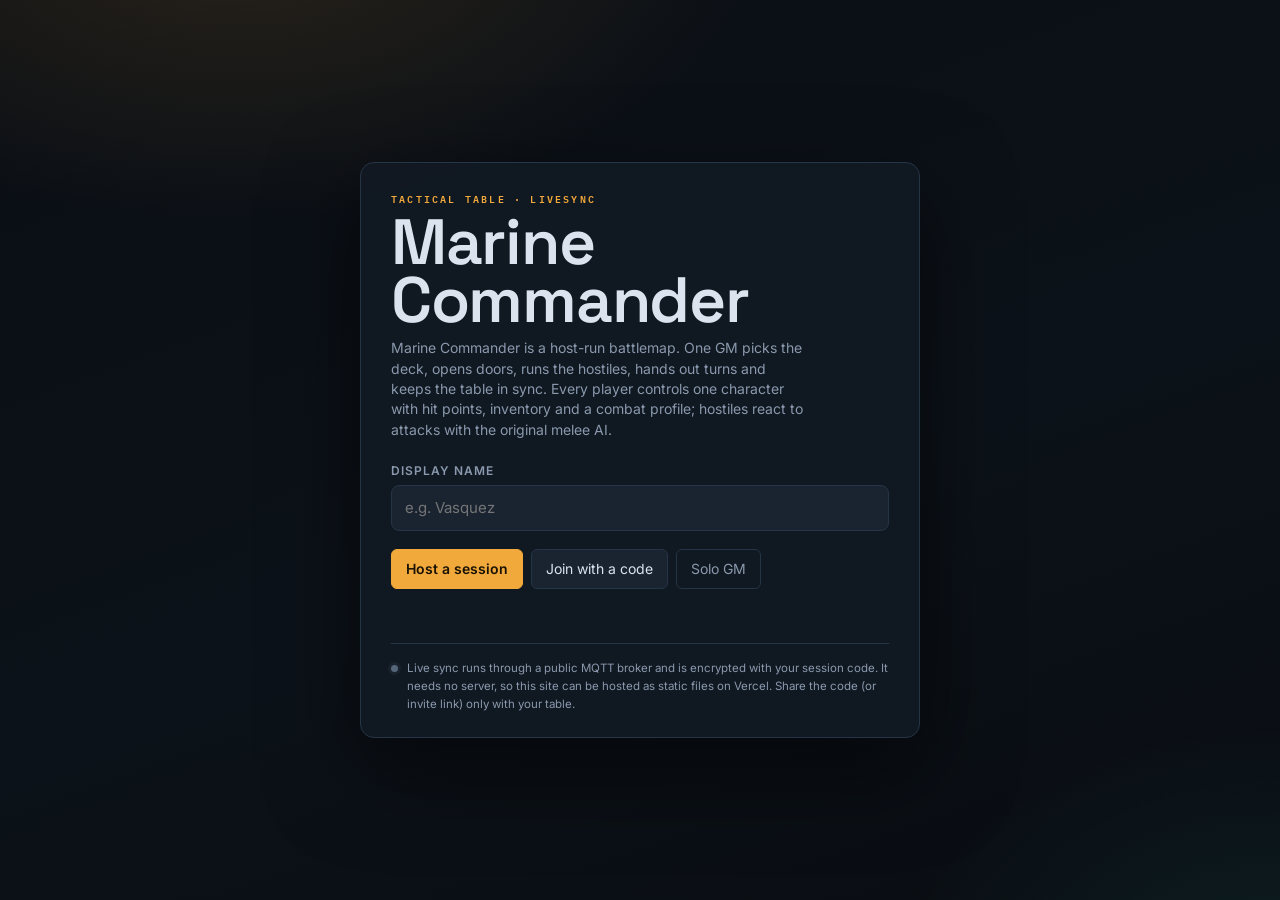
==== index.html @ 65a3459a "Show an on-map AP meter for players The player HUD displays remaining action points and a progress b" ====
<!doctype html>
<html lang="en">
<head>
<meta charset="utf-8">
<meta name="viewport" content="width=device-width,initial-scale=1,viewport-fit=cover">
<meta name="color-scheme" content="dark">
<title>Marine Commander · Tactical Table</title>
<meta name="description" content="Marine Commander, a live host-run tactical battlemap for Cortez, Kamekh, Dorkir and Dorkathi deck plans.">
<link rel="preconnect" href="https://fonts.googleapis.com">
<link rel="preconnect" href="https://fonts.gstatic.com" crossorigin>
<link rel="stylesheet" href="https://fonts.googleapis.com/css2?family=IBM+Plex+Mono:wght@400;500&family=Inter:wght@400;500;600&family=Space+Grotesk:wght@500;600&display=swap">
<link rel="stylesheet" href="css/app.css">
</head>
<body>
<div class="boot" id="boot">
  <div class="bootcard">
    <div class="kicker">TACTICAL TABLE · LIVESYNC</div>
    <h1>Marine Commander</h1>
    <p class="lede">Marine Commander is a host-run battlemap. One GM picks the deck, opens doors, runs the hostiles, hands out turns and keeps the table in sync. Every player controls one character with hit points, inventory and a combat profile; hostiles react to attacks with the original melee AI.</p>

    <label class="bootfield" for="playerName">Display name
      <input id="playerName" type="text" maxlength="24" autocomplete="nickname" placeholder="e.g. Vasquez">
    </label>

    <div class="bootactions">
      <button class="btn primary" id="btnHost" type="button">Host a session</button>
      <button class="btn" id="btnJoin" type="button">Join with a code</button>
      <button class="btn ghost" id="btnSolo" type="button">Solo GM</button>
    </div>

    <div class="joinrow" id="joinRow" hidden>
      <input id="roomCode" type="text" maxlength="14" autocomplete="off" spellcheck="false" placeholder="ABC-DEF-GHJ" aria-label="Session code">
      <button class="btn primary" id="btnJoinGo" type="button">Join session</button>
    </div>

    <button class="btn resume" id="btnResume" type="button" hidden>Resume last hosted session</button>

    <p class="bootstatus" id="bootStatus" role="status"></p>

    <div class="bootnote">
      <span class="dot"></span>
      Live sync runs through a public MQTT broker and is encrypted with your session code. It needs no server, so this site can be hosted as static files on Vercel. Share the code (or invite link) only with your table.
    </div>
  </div>
</div>

<div class="app" id="app" data-role="gm" hidden>
  <header class="bar">
    <div class="brand">
      <h1>Marine Commander</h1>
      <span id="mapinfo" class="mono muted">loading map…</span>
    </div>
    <div class="barctl">
      <span class="pill" id="turnPill" hidden></span>
      <span class="mono muted" id="turnInfo"></span>
      <button class="btn primary" id="endTurn" type="button" hidden>Next turn</button>
      <span class="conn" id="conn" hidden><span class="dot"></span><span id="connText">offline</span></span>
      <select id="mapSelect" class="gm-only" aria-label="Map" title="Choose the map the table plays on"></select>
      <label class="btn gm-only" for="file" id="fileLabel">Load .dd2vtt</label>
      <input id="file" type="file" accept=".dd2vtt,.uvtt,.json" hidden>
      <input id="imgFile" type="file" accept="image/*" hidden>
      <datalist id="statusList">
        <option value="Wounded"><option value="Staggered"><option value="Bloodied"><option value="Stunned">
        <option value="Prone"><option value="Burning"><option value="Fleeing"><option value="Dead">
      </datalist>
      <button class="btn" id="btnFit" type="button">Fit</button>
      <button class="btn gm-only" id="btnReset" type="button">Reset scene</button>
      <button class="btn" id="btnLeave" type="button" hidden>Leave</button>
    </div>
  </header>

  <main class="stage" id="stage">
    <canvas id="cv" tabindex="0" aria-label="Battle map. Drag your token, click doors to open or request them."></canvas>
    <div class="tools">
      <div class="seg" role="group" aria-label="Tool">
        <button id="toolMove" type="button" aria-pressed="true">Move</button>
        <button id="toolRuler" type="button" aria-pressed="false">Ruler</button>
      </div>
    </div>
    <div class="zoom">
      <button class="btn" id="zOut" type="button" aria-label="Zoom out">−</button>
      <button class="btn" id="zIn" type="button" aria-label="Zoom in">+</button>
    </div>
    <div class="hint mono" id="hint"></div>
    <div id="phasePill" class="phase" data-phase="player" role="status" hidden></div>
    <div class="aphud" id="apHud" role="status" aria-live="polite" hidden>
      <b>AP</b>
      <span class="apnum" id="apHudValue">0</span>
      <span class="apbar" aria-hidden="true"><i id="apHudBar"></i></span>
    </div>
    <div id="msg" role="status" hidden></div>
  </main>

  <aside class="panel" aria-label="Controls">
    <section class="sec" id="sessionSec" hidden>
      <h2>Live session</h2>
      <div class="row sessioncode">
        <span class="mono code" id="roomLabel">—</span>
        <button class="btn tiny" id="copyInvite" type="button">Copy invite</button>
      </div>
      <div class="sub" id="hostLine"></div>
      <div id="roster" class="roster"></div>
      <div class="row">
        <button class="btn tiny" id="btnLeave2" type="button">Leave session</button>
      </div>
    </section>

    <section class="sec" id="sheetSec" hidden>
      <h2>Your character</h2>
      <div id="sheetBody"></div>
    </section>

    <section class="sec gm-only" id="setupSec">
      <h2>Setup</h2>
      <div id="setupNote" class="sub"></div>
      <div class="field"><label for="setupToken">Unit</label>
        <select id="setupToken" aria-label="Unit to place on the current deck"></select>
      </div>
      <div class="row">
        <button class="btn primary" id="placeUnit" type="button">Place on this deck</button>
        <button class="btn" id="placeParty" type="button">Move players here</button>
      </div>
      <div class="field"><label for="spawnPlayerToken">Spawn player character</label>
        <div class="row">
          <select id="spawnPlayerToken" aria-label="Player character to spawn"></select>
          <button class="btn tiny" id="spawnPlayer" type="button">Spawn</button>
        </div>
      </div>
      <div class="field"><label for="spawnRole">Spawn enemies</label>
        <div class="row">
          <select id="spawnRole" aria-label="Enemy role"></select>
          <input id="spawnCount" type="number" min="1" max="50" step="1" value="2" style="width:64px" aria-label="Number of enemies to spawn">
          <button class="btn tiny" id="spawnEnemies" type="button">Spawn</button>
        </div>
      </div>
      <div class="row">
        <button class="btn primary" id="beginMission" type="button">Begin mission</button>
      </div>
      <div class="sub">Pick a deck with the Map selector, choose a unit, place it, then drag it to its spawn square. Player characters are not placed automatically: spawn the ones in this mission above, then assign them from the Live session roster. Spawn preset enemies above, or create custom units with <b>Add player token</b> / <b>Add hostile</b> in the Tokens section. Players only see a deck when their character is on it; open a door or use <b>All lights on</b> to reveal a room.</div>
    </section>

    <section class="sec gm-only" id="turnSec">
      <h2>Turns</h2>
      <div class="row">
        <button class="btn tiny" id="prevTurn" type="button">Previous</button>
        <button class="btn tiny primary" id="nextTurn2" type="button">Next turn</button>
        <button class="btn tiny" id="clearTurn" type="button">Unassign</button>
      </div>
      <label class="row inl"><input id="turnOn" type="checkbox" checked> Turn-based play</label>
      <div class="row"><input id="moveLim" type="number" min="0" step="1" value="0" style="width:72px" aria-label="Action points per turn (movement squares)"><span class="inl">AP per turn · squares (0 = unlimited)</span></div>
      <div id="turnOrder" class="turnorder"></div>
      <div class="sub">Assign the turn from a token row or here. Players can only move their own token on their turn. Shift-drag still places any token instantly.</div>
    </section>

    <section class="sec gm-only" id="pendingAttackSec">
      <h2>Attack queue</h2>
      <div id="pendingAttacks" class="pendingattacks"></div>
      <div class="sub">Player attacks wait here. Choose the hostile's stance or use a GM override to make the hostile auto-win or auto-lose, then resolve the attack; or cancel it and let the player act again.</div>
    </section>

    <section class="sec gm-only" id="missionSec">
      <h2>Mission</h2>
      <div class="row">
        <button class="btn primary" id="btnEndMission" type="button">End mission &amp; download log</button>
      </div>
      <div class="sub">Ends the mission and downloads a Markdown combat report: every player and hostile, final HP and status, damage dealt and taken, stances, items, movement and the full event log.</div>
    </section>

    <section class="sec gm-only">
      <h2>Doors</h2>
      <div class="row"><span id="doorCount" class="mono"></span></div>
      <div class="row">
        <button class="btn" id="openAll" type="button">Open all</button>
        <button class="btn" id="closeAll" type="button">Close all</button>
      </div>
      <div class="sub">Click a door on the map to open or close it. Players who click a door ask you to open it; the request appears in the log.</div>
    </section>

    <section class="sec gm-only">
      <h2>Lighting</h2>
      <div class="field"><label for="lmode">Mode</label>
        <select id="lmode">
          <option value="auto">Follow doors (open room = light on)</option>
          <option value="all">All lights on</option>
          <option value="off">All lights off</option>
        </select>
      </div>
      <div class="field"><div class="top"><label for="dark">Darkness (players)</label><output id="darkOut" class="mono"></output></div><input id="dark" type="range" min="0" max="97" value="88"></div>
      <div class="field"><div class="top"><label for="lscale">Light radius</label><output id="lscaleOut" class="mono"></output></div><input id="lscale" type="range" min="5" max="50" value="24"></div>
      <label class="row inl"><input id="peek" type="checkbox" checked> GM view: show unlit rooms dimly</label>
      <div class="sub">Click a light bulb to cycle it: automatic, forced on, forced off.</div>
    </section>

    <section class="sec gm-only">
      <h2>Vision &amp; movement</h2>
      <label class="row inl"><input id="fogOn" type="checkbox" checked> Players only see what their token sees</label>
      <label class="row inl"><input id="explOn" type="checkbox" checked> Remember explored areas</label>
      <div class="field"><div class="top"><label for="sight">Player sight range</label><output id="sightOut" class="mono"></output></div><input id="sight" type="range" min="4" max="64" value="40"></div>
      <label class="row inl"><input id="preview" type="checkbox"> Preview player vision in GM view</label>
      <label class="row inl"><input id="gmPass" type="checkbox" checked> GM can move tokens through walls</label>
      <label class="row inl"><input id="showStatus" type="checkbox"> Players see hostile status</label>
      <label class="row inl"><input id="showHp" type="checkbox"> Players see hostile health</label>
      <div class="row"><button class="btn" id="clearExpl" type="button">Clear explored areas</button></div>
      <div class="sub">Walls and closed doors stop player tokens and block sight. Open a door to let them through.</div>
    </section>

    <section class="sec">
      <h2>Ruler</h2>
      <div class="row">
        <input id="ftper" type="number" min="0.1" step="0.5" value="5" style="width:80px" aria-label="Distance per square">
        <span class="inl">per square</span>
        <select id="unit" aria-label="Unit"><option>ft</option><option>m</option><option>km</option><option>ly</option></select>
      </div>
    </section>

    <section class="sec">
      <h2>Tokens</h2>
      <label class="row inl"><input id="snap" type="checkbox" checked> Snap to grid on drop</label>
      <div class="sub">Players <span id="plCount" class="mono"></span></div>
      <div id="rowsPlayer"></div>
      <div class="sub gm-only">Hostiles</div>
      <div id="rowsGm" class="gm-only"></div>
      <div class="row gm-only"><button class="btn danger" id="clearHostiles" type="button">Clear all hostiles</button></div>
      <div class="gm-only tokenadd">
        <div class="row">
          <input id="newColor" type="color" value="#e5604f" aria-label="New token colour">
          <input id="newName" type="text" placeholder="Name" style="flex:1;min-width:90px" aria-label="New token name">
          <select id="newSize" aria-label="New token size">
            <option value="1">1×1</option><option value="2">2×2</option>
            <option value="3">3×3</option><option value="4">4×4</option>
          </select>
        </div>
        <div class="row">
          <button class="btn primary" id="addPlayer" type="button">Add player token</button>
          <button class="btn" id="addGm" type="button">Add hostile</button>
        </div>
      </div>
    </section>

    <section class="sec">
      <h2>Table log</h2>
      <div id="log" class="log"></div>
      <div class="row chatrow">
        <input id="chatInput" type="text" maxlength="200" placeholder="Say something…" aria-label="Table chat">
        <button class="btn tiny" id="chatSend" type="button">Send</button>
      </div>
    </section>
  </aside>
</div>


<dialog id="combatDlg" class="dlg" aria-labelledby="combatTitle">
  <div class="dlghead">
    <div><div class="kicker">COMBAT</div><h2 id="combatTitle">Attack</h2></div>
    <button class="btn tiny" id="combatClose" type="button">Close</button>
  </div>
  <div class="combatwho">
    <div class="combatcard">
      <span class="mono muted">ATTACKER</span>
      <strong id="combatAttackerName">—</strong>
      <span id="combatAttackerStats" class="mono muted"></span>
    </div>
    <div class="combatcard">
      <span class="mono muted">TARGET</span>
      <select id="combatTarget" aria-label="Combat target"></select>
      <span id="combatTargetStats" class="mono muted"></span>
    </div>
  </div>
  <div id="combatRange" class="sub"></div>
  <div class="moveselect" id="combatMoves" role="group" aria-label="Attack move">
    <button type="button" data-move="strike"><b>Strike</b><span>beats grapple</span></button>
    <button type="button" data-move="grapple"><b>Grapple</b><span>beats counter</span></button>
    <button type="button" data-move="counter"><b>Counter</b><span>beats strike</span></button>
    <button type="button" class="force-option" data-move="win"><b>Win</b><span>GM rules attacker wins</span></button>
    <button type="button" class="force-option" data-move="lose"><b>Lose</b><span>GM rules attacker loses</span></button>
  </div>
  <div class="field" id="combatReactWrap">
    <span>Defender reaction</span>
    <span id="combatReactInfo" class="sub"></span>
  </div>
  <div id="combatResult" class="combatresult" hidden></div>
  <div class="row dlgactions">
    <button class="btn primary" id="combatGo" type="button">Attack</button>
    <button class="btn" id="combatCancel" type="button">Cancel</button>
  </div>
</dialog>

<dialog id="defenseDlg" class="dlg" aria-labelledby="defenseTitle">
  <div class="dlghead">
    <div><div class="kicker">INCOMING ATTACK</div><h2 id="defenseTitle">Choose your stance</h2></div>
    <button class="btn tiny" id="defenseClose" type="button">Close</button>
  </div>
  <div class="combatwho">
    <div class="combatcard">
      <span class="mono muted">ATTACKER</span>
      <strong id="defenseAttackerName">—</strong>
      <span id="defenseAttackerStats" class="mono muted"></span>
    </div>
    <div class="combatcard">
      <span class="mono muted">DEFENDING</span>
      <strong id="defenseTargetName">—</strong>
      <span id="defenseTargetStats" class="mono muted"></span>
    </div>
  </div>
  <div id="defenseRange" class="sub"></div>
  <div class="moveselect" id="defenseMoves" role="group" aria-label="Defence stance">
    <button type="button" data-def-move="strike"><b>Strike</b><span>beats grapple</span></button>
    <button type="button" data-def-move="grapple"><b>Grapple</b><span>beats counter</span></button>
    <button type="button" data-def-move="counter"><b>Counter</b><span>beats strike</span></button>
  </div>
  <div id="defenseNote" class="sub">The GM is waiting for your choice. If you close this, a random stance is used after a short delay.</div>
  <div id="defenseResult" class="combatresult" hidden></div>
</dialog>

<dialog id="requestDlg" class="dlg" aria-labelledby="requestTitle">
  <div class="dlghead">
    <div><div class="kicker">PLAYER REQUEST</div><h2 id="requestTitle">Approve request?</h2></div>
  </div>
  <div class="combatwho">
    <div class="combatcard">
      <span class="mono muted">FROM</span>
      <strong id="requestFrom">—</strong>
      <span id="requestDeck" class="mono muted"></span>
    </div>
    <div class="combatcard">
      <span class="mono muted">REQUEST</span>
      <strong id="requestWhat">—</strong>
      <span id="requestQueueInfo" class="mono muted"></span>
    </div>
  </div>
  <label class="field" for="requestReason">Reason (sent back to the player)
    <input id="requestReason" type="text" maxlength="160" placeholder="Optional explanation">
  </label>
  <div class="row dlgactions">
    <button class="btn primary" id="requestApprove" type="button">Yes · allow</button>
    <button class="btn danger" id="requestDeny" type="button">No · deny</button>
  </div>
</dialog>

<dialog id="gmAuthDlg" class="dlg" aria-labelledby="gmAuthTitle">
  <div class="dlghead">
    <div><div class="kicker">HOST ACCESS</div><h2 id="gmAuthTitle">GM password</h2></div>
    <button class="btn tiny" id="gmAuthClose" type="button">Close</button>
  </div>
  <label class="field" for="gmPassword">Password
    <input id="gmPassword" type="password" autocomplete="current-password" maxlength="80" placeholder="Enter the GM password">
  </label>
  <div id="gmAuthError" class="sub" role="status"></div>
  <div class="row dlgactions">
    <button class="btn primary" id="gmAuthGo" type="button">Unlock GM tools</button>
    <button class="btn" id="gmAuthCancel" type="button">Cancel</button>
  </div>
</dialog>

<script src="vendor/mqtt.min.js"></script>
<script src="js/config.js"></script>
<script src="js/characters.js"></script>
<script src="js/net.js"></script>
<script src="js/app.js"></script>
</body>
</html>
---- css/app.css ----
/* Layout: one full-height workspace. Map stage on the left, control panel on the right (stacked under the map on phones). */
:root{
  --bg:#0b0f15; --stage:#070a0f; --surface:#121923; --surface-2:#1a2431; --line:#263447;
  --fg:#dbe3ee; --muted:#8a99ad; --accent:#f2a93b; --accent-ink:#1a1204;
  --gm:#e5604f; --player:#3cc4b1; --open:#58d68a; --wall:#6cc3ff;
  --f-head:"Space Grotesk",Inter,system-ui,sans-serif;
  --f-body:Inter,system-ui,-apple-system,"Segoe UI",sans-serif;
  --f-mono:"IBM Plex Mono",ui-monospace,Menlo,Consolas,monospace;
  color-scheme:dark;
}
*{box-sizing:border-box}
html,body{height:100%}
body{margin:0;background:var(--bg);color:var(--fg);font:14px/1.45 var(--f-body);
  padding-block:10px;
  padding-left:max(16px,env(safe-area-inset-left,0px));
  padding-right:max(16px,env(safe-area-inset-right,0px));
  overflow:hidden}
.app{height:100%;display:grid;gap:10px;
  grid-template-columns:minmax(0,1fr) 320px;grid-template-rows:auto minmax(0,1fr);
  grid-template-areas:"bar bar" "stage panel"}
.bar{grid-area:bar;display:flex;flex-wrap:wrap;gap:8px 16px;align-items:center;justify-content:space-between}
.brand{display:flex;align-items:baseline;gap:12px;min-width:0}
.brand h1{margin:0;font:600 20px/1.1 var(--f-head);letter-spacing:.01em}
.mono{font-family:var(--f-mono);font-size:12px}
.muted{color:var(--muted)}
.barctl{display:flex;flex-wrap:wrap;gap:8px;align-items:center}
#mapSelect{max-width:220px}

.btn,.seg button,select,input[type=number],input[type=text],input[type=password]{font:inherit;color:var(--fg);background:var(--surface-2);
  border:1px solid var(--line);border-radius:6px;padding:6px 10px;min-height:32px}
.btn,.seg button{cursor:pointer}
.btn:hover,.seg button:hover{border-color:#3a4f69}
.btn.primary{background:var(--accent);color:var(--accent-ink);border-color:var(--accent);font-weight:600}
.btn.danger{border-color:var(--gm);color:#ffb4aa}
.btn:disabled,select:disabled,input:disabled{opacity:.45;cursor:not-allowed}
:focus-visible{outline:2px solid var(--accent);outline-offset:2px}
.seg{display:inline-flex}
.seg button{border-radius:0;margin:0 0 0 -1px}
.seg button:first-child{border-radius:6px 0 0 6px;margin:0}
.seg button:last-child{border-radius:0 6px 6px 0}
.seg button[aria-pressed=true]{background:var(--accent);color:var(--accent-ink);border-color:var(--accent);font-weight:600;position:relative}
input[type=color]{width:28px;height:28px;padding:0;border:1px solid var(--line);border-radius:6px;background:none;cursor:pointer}
input[type=range]{width:100%;accent-color:var(--accent)}
input[type=checkbox]{accent-color:var(--accent);width:16px;height:16px;margin:0}

.stage{grid-area:stage;position:relative;min-height:0;min-width:0;border:1px solid var(--line);border-radius:8px;overflow:hidden;background:var(--stage)}
#cv{display:block;width:100%;height:100%;touch-action:none;outline:none}
.tools{position:absolute;left:10px;top:10px;display:flex;gap:8px;flex-wrap:wrap}
.tools .seg button,.zoom .btn{background:rgba(18,25,35,.92)}
.tools .seg button[aria-pressed=true]{background:var(--accent)}
.zoom{position:absolute;right:10px;bottom:10px;display:flex;gap:6px}
.zoom .btn{min-width:34px;padding:4px 8px}
.hint{position:absolute;left:10px;bottom:10px;max-width:calc(100% - 150px);pointer-events:none;
  background:rgba(11,15,21,.82);border:1px solid var(--line);border-radius:6px;padding:4px 8px;color:var(--muted)}
#msg{position:absolute;left:50%;top:52px;transform:translateX(-50%);background:var(--surface);border:1px solid var(--gm);color:#ffb4aa;border-radius:6px;padding:6px 10px;max-width:90%}

.panel{grid-area:panel;min-height:0;overflow:auto;background:var(--surface);border:1px solid var(--line);border-radius:8px;display:flex;flex-direction:column}
.sec{padding:12px 14px;border-top:1px solid var(--line);display:flex;flex-direction:column;gap:10px}
.sec:first-child{border-top:0}
.sec h2{margin:0;font:600 12px/1.2 var(--f-head);text-transform:uppercase;letter-spacing:.08em;color:var(--muted)}
.lrow{display:grid;grid-template-columns:1fr 46px 46px;align-items:center;gap:6px}
.lrow.head{color:var(--muted);font-size:11px;text-transform:uppercase;letter-spacing:.06em}
.lrow > span.n{display:flex;align-items:center;gap:8px;min-width:0}
.lrow input{justify-self:center}
.chip{width:10px;height:10px;border-radius:2px;flex:none}
.field{display:grid;gap:4px}
.field label,.inl{font-size:13px}
.field .top{display:flex;justify-content:space-between;gap:8px}
.row{display:flex;gap:8px;flex-wrap:wrap;align-items:center}
.row > *{min-width:0}
.trow{display:flex;flex-direction:column;gap:4px;border-radius:6px;padding:3px;margin-bottom:2px}
.trow.sel{background:var(--surface-2);outline:1px solid var(--accent)}
.l1{display:grid;grid-template-columns:28px minmax(0,1fr) 56px 34px 30px;gap:6px;align-items:center}
.l2{display:flex;gap:6px;align-items:center;padding-left:34px}
.l2 input[type=text]{flex:1;min-width:0}
.trow input[type=text]{padding:4px 8px;min-height:30px;width:100%}
.trow select{padding:4px 2px;min-height:30px}
.trow .x{padding:2px 0;min-height:30px}
.imgb{padding:0;min-height:30px;font-size:11px;background-size:cover;background-position:center;background-repeat:no-repeat}
.imgb.has{color:transparent}
.phase{position:absolute;right:10px;top:10px;padding:5px 12px;border-radius:999px;border:1px solid;background:rgba(18,25,35,.94);font:600 12px/1.2 var(--f-head);letter-spacing:.08em;text-transform:uppercase}
.phase[data-phase=player]{color:var(--player);border-color:var(--player)}
.phase[data-phase=enemy]{color:var(--gm);border-color:var(--gm)}
.aphud{position:absolute;left:10px;bottom:42px;display:inline-flex;align-items:center;gap:8px;
  border:1px solid var(--line);border-radius:6px;background:rgba(18,25,35,.94);padding:5px 9px;
  pointer-events:none;font:600 12px/1 var(--f-head);z-index:2}
.aphud b{font:600 9px/1 var(--f-mono);letter-spacing:.14em;color:var(--accent)}
.aphud .apnum{font:600 16px/1 var(--f-head);min-width:1.2em;text-align:right}
.aphud .apbar{width:46px;height:5px;border-radius:999px;background:var(--surface-2);overflow:hidden}
.aphud .apbar i{display:block;height:100%;width:100%;background:var(--accent)}
.aphud[data-turn=true]{border-color:var(--accent);box-shadow:0 0 0 1px rgba(242,169,59,.22)}
.aphud[data-empty=true] b,.aphud[data-empty=true] .apnum{color:#ff9b8f}
.aphud[data-empty=true] .apbar i{background:var(--gm)}
.hpin{width:56px;min-height:30px;padding:4px 6px}
.tiny{font-size:12px;padding:3px 8px;min-height:26px;white-space:nowrap}
.sub{font-size:12px;color:var(--muted);margin:2px 0 -4px}
.empty{color:var(--muted);font-size:13px}
.app[data-role=player] .gm-only{display:none!important}

@media (max-width:860px){
  .app{grid-template-columns:minmax(0,1fr);grid-template-rows:auto minmax(240px,1fr) auto;grid-template-areas:"bar" "stage" "panel"}
  .panel{max-height:38vh}
  .hint{max-width:calc(100% - 140px);font-size:11px}
  .brand h1{font-size:18px}
}
@media (prefers-reduced-motion:no-preference){ .btn,.seg button{transition:border-color .12s,background .12s} }

/* ---------- boot / session setup ---------- */
[hidden]{display:none!important}
body{min-height:100dvh}
.boot{position:fixed;inset:0;z-index:60;display:grid;place-items:center;padding:22px;overflow:auto;
  background:
    radial-gradient(900px 520px at 18% -10%,rgba(242,169,59,.14),transparent 60%),
    radial-gradient(700px 480px at 100% 110%,rgba(60,196,177,.10),transparent 55%),
    linear-gradient(160deg,#0a0e14 0%,#0c1219 55%,#090d12 100%)}
.bootcard{width:min(560px,100%);border:1px solid var(--line);border-radius:14px;background:rgba(18,25,35,.92);
  box-shadow:0 30px 90px rgba(0,0,0,.55);padding:30px 30px 24px;backdrop-filter:blur(10px)}
.kicker{font:600 10px/1 var(--f-mono);letter-spacing:.22em;color:var(--accent);text-transform:uppercase}
.bootcard h1{margin:10px 0 8px;font:600 clamp(42px,9vw,64px)/.92 var(--f-head);letter-spacing:-.02em}
.lede{margin:0 0 22px;color:var(--muted);font-size:14px;max-width:46ch}
.bootfield{display:grid;gap:6px;font-size:12px;color:var(--muted);text-transform:uppercase;letter-spacing:.08em;font-weight:600}
.bootfield input{text-transform:none;letter-spacing:0;font-weight:400;font-size:15px;color:var(--fg);background:var(--surface-2);
  border:1px solid var(--line);border-radius:8px;padding:11px 13px;min-height:44px}
.bootactions{display:flex;flex-wrap:wrap;gap:8px;margin-top:18px}
.bootactions .btn{min-height:40px;padding:8px 14px}
.btn.ghost{background:transparent;color:var(--muted)}
.joinrow{display:flex;gap:8px;margin-top:10px}
.joinrow input{flex:1;min-width:0;font:500 15px var(--f-mono);letter-spacing:.12em;text-transform:uppercase;
  background:var(--surface-2);border:1px solid var(--line);border-radius:8px;padding:10px 12px;min-height:42px}
.joinrow .btn{white-space:nowrap}
.btn.resume{margin-top:12px;width:100%;justify-content:center;border-style:dashed;color:var(--accent)}
.bootstatus{min-height:20px;margin:14px 0 0;font-size:13px;color:var(--muted)}
.bootstatus[data-kind=err]{color:#ff9b8f}
.bootnote{display:flex;gap:9px;align-items:flex-start;margin-top:20px;padding-top:16px;border-top:1px solid var(--line);
  font-size:11.5px;line-height:1.55;color:var(--muted)}
.bootnote .dot{margin-top:5px}
.dot{width:7px;height:7px;border-radius:50%;background:#55657a;flex:none;box-shadow:0 0 0 3px rgba(85,101,122,.12)}
.dot.on{background:var(--open);box-shadow:0 0 0 3px rgba(88,214,138,.14);animation:dotpulse 2.4s infinite}
@keyframes dotpulse{0%,100%{box-shadow:0 0 0 3px rgba(88,214,138,.12)}50%{box-shadow:0 0 0 5px rgba(88,214,138,.05)}}

/* ---------- live status ---------- */
.pill{font:600 10px/1.4 var(--f-head);letter-spacing:.08em;text-transform:uppercase;padding:5px 10px;border-radius:999px;
  border:1px solid var(--player);color:var(--player);background:rgba(60,196,177,.08);white-space:nowrap}
.pill[data-kind=gm]{border-color:var(--gm);color:#ff9b8f;background:rgba(229,96,79,.08)}
.conn{display:inline-flex;align-items:center;gap:7px;font:500 11px/1 var(--f-mono);color:var(--muted);
  border:1px solid var(--line);border-radius:999px;padding:6px 10px;background:var(--surface)}
.conn .dot{background:var(--open)}
.conn[data-state=offline] .dot{background:var(--gm)}
.conn[data-state=reconnecting] .dot{background:var(--accent);animation:dotpulse 1.2s infinite}
.conn[data-state=offline]{color:#ff9b8f;border-color:rgba(229,96,79,.4)}

/* ---------- roster ---------- */
.sessioncode{justify-content:space-between}
.code{font-size:17px;letter-spacing:.16em;color:var(--accent);font-weight:500}
.roster{display:flex;flex-direction:column;gap:4px}
.rrow{display:grid;grid-template-columns:10px minmax(0,1fr) auto 24px;gap:7px;align-items:center;
  padding:5px 6px;border-radius:6px;background:rgba(26,36,49,.45)}
.rrow.hostrow{grid-template-columns:10px minmax(0,1fr);background:transparent;padding-left:6px}
.rrow.me{outline:1px solid rgba(60,196,177,.35)}
.rrow select{min-height:28px;font-size:12px;padding:2px 4px;max-width:120px}
.rname{min-width:0;overflow:hidden;text-overflow:ellipsis;white-space:nowrap;font-size:13px}
.mini{font:inherit;font-size:11px;line-height:1;color:var(--muted);background:transparent;border:0;cursor:pointer;padding:3px 4px;border-radius:4px}
.mini:hover{background:var(--surface-2);color:var(--fg)}
.mini.x{color:#ff9b8f}

/* ---------- player sheet / inventory / turn order ---------- */
.sheethead{display:flex;align-items:center;gap:8px;flex-wrap:wrap}
.sheethead strong{font:600 16px/1.2 var(--f-head)}
.swatch{width:14px;height:14px;border-radius:50%;flex:none;border:1px solid rgba(255,255,255,.4)}
.swatch.big{width:22px;height:22px}
.badge{font:600 9px/1 var(--f-mono);letter-spacing:.08em;text-transform:uppercase;padding:4px 6px;border-radius:4px;white-space:nowrap}
.badge.you{background:rgba(60,196,177,.14);color:var(--player);border:1px solid rgba(60,196,177,.4)}
.badge.turn{background:var(--accent);color:var(--accent-ink)}
.badges{display:flex;gap:4px;justify-self:end}
.l1.pv{grid-template-columns:20px minmax(0,1fr) auto;align-items:center;gap:8px}
.tname{min-width:0;overflow:hidden;text-overflow:ellipsis;white-space:nowrap;font-size:13px}
.trow.mine{outline:1px solid rgba(60,196,177,.35)}
.hprow{gap:4px;padding-left:4px}
.hprow .hpin{width:48px;min-height:26px;padding:2px 4px;font-size:12px}
.playerhud{display:flex;align-items:center;gap:8px;flex-wrap:wrap;padding:1px 0 2px}
.playerhud .btn{min-height:30px;padding:4px 12px}
.apmeter{display:inline-flex;align-items:center;gap:8px;border:1px solid var(--line);border-radius:6px;
  background:rgba(26,36,49,.72);padding:4px 10px;min-height:30px}
.apmeter b{font:600 10px/1 var(--f-mono);letter-spacing:.14em;color:var(--accent)}
.apmeter span{font:600 16px/1 var(--f-head)}
.apmeter.empty span{color:var(--gm)}
.invbox{display:grid;gap:5px;padding:5px 4px 3px 34px}
.invbox .invhead{display:flex;align-items:center;justify-content:space-between;gap:6px;
  font:600 9px/1 var(--f-mono);letter-spacing:.1em;text-transform:uppercase;color:var(--muted)}
.inv{display:flex;flex-wrap:wrap;gap:4px;align-items:center}
.invitem{display:inline-flex;align-items:center;gap:4px;background:rgba(26,36,49,.8);border:1px solid var(--line);
  border-radius:5px;padding:3px 6px;font-size:11.5px}
.invitem b{font:600 10px var(--f-mono);color:var(--accent)}
.invadd{display:flex;gap:4px;width:100%;margin-top:2px}
.invadd input[type=text]{flex:1;min-width:0;min-height:26px;padding:2px 6px;font-size:12px}
.invadd .qtyin{width:44px;min-height:26px;padding:2px 4px;font-size:12px}
.invadd .btn{min-height:26px;padding:2px 8px}
.statline{padding-left:34px;font-size:11.5px}
.turnorder{display:flex;flex-direction:column;gap:3px}
.turnrow{display:grid;grid-template-columns:minmax(0,1fr) auto auto;gap:7px;align-items:center;
  padding:4px 6px;border-radius:5px;background:rgba(26,36,49,.4);border:1px solid transparent}
.turnrow.active{border-color:var(--accent);background:rgba(242,169,59,.08)}
.turnrow.down{opacity:.5}
.turnrow .btn{min-height:24px;padding:2px 7px;font-size:11px}
.turnrow .mono{font-size:10px}
.pendingattacks{display:flex;flex-direction:column;gap:6px}
.pendingattack{display:grid;gap:6px;padding:7px 8px;border:1px solid var(--line);border-radius:6px;background:rgba(26,36,49,.45)}
.pendingattack .who{font-size:12.5px}
.pendingattack .controls{display:grid;grid-template-columns:minmax(0,1fr) auto auto;gap:6px;align-items:center}
.pendingattack select{min-height:28px;font-size:11px;padding:2px 4px;min-width:0}
.pendingattack .btn{min-height:28px;padding:3px 8px;font-size:11px}
.tokenadd{display:grid;gap:8px;margin-top:4px}
.chatrow input{flex:1;min-width:0;min-height:30px;padding:4px 8px}
.chatrow .btn{min-height:30px}

/* ---------- log ---------- */
.log{display:flex;flex-direction:column;gap:3px;max-height:180px;overflow:auto;font-size:12px;scrollbar-width:thin}
.logrow{display:grid;grid-template-columns:38px minmax(0,1fr);gap:6px;line-height:1.4;padding:2px 0;border-bottom:1px solid rgba(38,52,71,.5)}
.logrow:last-child{border-bottom:0}
.logtime{color:#5f7088;font-size:10px;padding-top:1px}
.logrow.chat span:last-child{color:#cfe0f4}
.logrow.sys span:last-child{color:var(--muted)}

/* ---------- small polish ---------- */
.phase{transition:color .15s,border-color .15s}
.phase[data-phase=player]{animation:turnpulse 2.4s infinite}
@keyframes turnpulse{0%,100%{box-shadow:0 0 0 0 rgba(60,196,177,0)}50%{box-shadow:0 0 0 4px rgba(60,196,177,.09)}}
.app[data-role=player] .brand h1::after{content:" · PLAYER";font:600 9px var(--f-mono);letter-spacing:.16em;color:var(--player);vertical-align:middle;margin-left:2px}
@media (prefers-reduced-motion:reduce){.phase[data-phase=player],.dot.on{animation:none}}
@media (max-width:860px){
  .bootcard{padding:22px}
  .panel{gap:0}
  .invbox{padding-left:4px}
}

/* ---------- combat stats / attack ---------- */
.statbox{padding:0 4px 3px 34px;border-top:1px solid rgba(38,52,71,.55);margin-top:2px}
.statbox summary{display:flex;align-items:center;justify-content:space-between;gap:8px;cursor:pointer;
  list-style:none;padding:5px 0;font:600 9px/1.2 var(--f-mono);letter-spacing:.08em;text-transform:uppercase;color:var(--muted)}
.statbox summary::-webkit-details-marker{display:none}
.statbox summary::before{content:"▸";display:inline-block;margin-right:5px;color:var(--accent);transition:transform .12s}
.statbox[open] summary::before{transform:rotate(90deg)}
.statbox summary span:last-child{font-weight:400;letter-spacing:0;text-transform:none;font-size:10px;text-align:right;overflow:hidden;text-overflow:ellipsis;white-space:nowrap}
.statsgrid{display:grid;grid-template-columns:1fr 1fr;gap:5px 8px;padding:2px 0 4px}
.statsgrid label{display:flex;align-items:center;justify-content:space-between;gap:5px;font-size:11px;color:var(--muted)}
.statsgrid label:nth-child(5){grid-column:1/-1}
.statsgrid input,.statsgrid select{width:58px;min-height:25px;padding:1px 4px;font-size:11px;background:var(--surface);border:1px solid var(--line);border-radius:4px;color:var(--fg)}
.statsgrid select{width:130px}
.statsgrid label:nth-child(5) select{width:100%}
.statsgrid input:disabled,.statsgrid select:disabled{opacity:.7;color:var(--fg);cursor:default}
.statnote{grid-column:1/-1;font-size:10px;line-height:1.35;margin:2px 0 0}
.combatrow{padding-left:34px;gap:7px}
.combatmeta{font-size:10px}
.combatrow .btn{min-height:25px;padding:2px 9px;font-size:11px}
.logrow.combat{grid-template-columns:38px minmax(0,1fr)}
.logrow.combat span:last-child{color:#ffd9a0;white-space:pre-wrap;font-size:11.5px;line-height:1.5}

/* ---------- combat dialog ---------- */
.dlg{width:min(540px,calc(100vw - 24px));max-height:calc(100dvh - 24px);overflow:auto;border:1px solid var(--line);
  border-radius:12px;background:var(--surface);color:var(--fg);padding:0;box-shadow:0 30px 90px rgba(0,0,0,.6)}
.dlg::backdrop{background:rgba(3,6,10,.72);backdrop-filter:blur(3px)}
/* Request cards dock over the control panel so the glowing door on the map stays visible. */
#requestDlg{position:fixed;top:74px;right:16px;left:auto;bottom:auto;margin:0;width:min(370px,calc(100vw - 24px));max-height:calc(100dvh - 90px)}
#requestDlg::backdrop{background:rgba(3,6,10,.24);backdrop-filter:none}
#requestDlg .combatwho{grid-template-columns:1fr}
@media (max-width:860px){
  #requestDlg{top:auto;right:12px;bottom:12px;left:12px;width:auto;max-height:calc(100dvh - 24px)}
}
.dlghead{display:flex;justify-content:space-between;align-items:flex-start;gap:12px;padding:18px 18px 0}
.dlghead h2{margin:4px 0 0;font:600 26px/1 var(--f-head);letter-spacing:-.01em}
.combatwho{display:grid;grid-template-columns:1fr 1fr;gap:8px;padding:14px 18px 0}
.combatcard{display:flex;flex-direction:column;gap:5px;background:var(--surface-2);border:1px solid var(--line);border-radius:8px;padding:10px 12px;min-width:0}
.combatcard strong{font:600 15px/1.2 var(--f-head);overflow:hidden;text-overflow:ellipsis;white-space:nowrap}
.combatcard select{min-height:30px;font-size:12px;max-width:100%}
.dlg .field{padding:12px 18px 0}
.dlg .sub{margin:10px 18px 0}
#combatRange[data-ok=no],#gmAuthError[data-kind=err]{color:#ff9b8f}
.moveselect{display:grid;grid-template-columns:repeat(3,1fr);gap:7px;padding:14px 18px 0}
.moveselect button{display:flex;flex-direction:column;align-items:flex-start;gap:3px;padding:9px 10px;border:1px solid var(--line);
  background:var(--surface-2);border-radius:7px;color:var(--fg);cursor:pointer;text-align:left;font:inherit}
.moveselect button b{font:600 13px var(--f-head)}
.moveselect button span{font-size:10px;color:var(--muted)}
.moveselect button[aria-pressed=true]{border-color:var(--accent);background:rgba(242,169,59,.1)}
.moveselect button[aria-pressed=true] b{color:var(--accent)}
.moveselect button.force-option{border-style:dashed}
.moveselect button.force-option[aria-pressed=true]{border-color:var(--gm);background:rgba(229,96,79,.12)}
.moveselect button.force-option[aria-pressed=true] b{color:var(--gm)}
.combatresult{margin:12px 18px 0;border:1px solid var(--gm);background:rgba(229,96,79,.1);color:#ffb4aa;
  border-radius:6px;padding:8px 10px;font-size:12px;white-space:pre-wrap}
.dlgactions{padding:16px 18px 18px;justify-content:flex-end}
#combatGo{min-width:120px}
@media (max-width:520px){
  .combatwho{grid-template-columns:1fr}
  .moveselect{grid-template-columns:1fr}
  .moveselect button{flex-direction:row;align-items:baseline;justify-content:space-between}
}

/* ---------- HP meter in token cards ---------- */
.hpwrap{display:flex;flex-direction:column;gap:3px}
.hpbar{display:flex;align-items:center;gap:7px;padding:0 4px 2px 34px}
.hptrack{flex:1;height:7px;border-radius:99px;background:#0b1118;border:1px solid var(--line);overflow:hidden}
.hpfill{display:block;height:100%;border-radius:99px;background:var(--open);transition:width .18s ease}
.hpfill.warn{background:var(--accent)}
.hpfill.bad{background:#ff4d3d}
.hpnum{font-size:10px;color:var(--muted);min-width:46px;text-align:right}
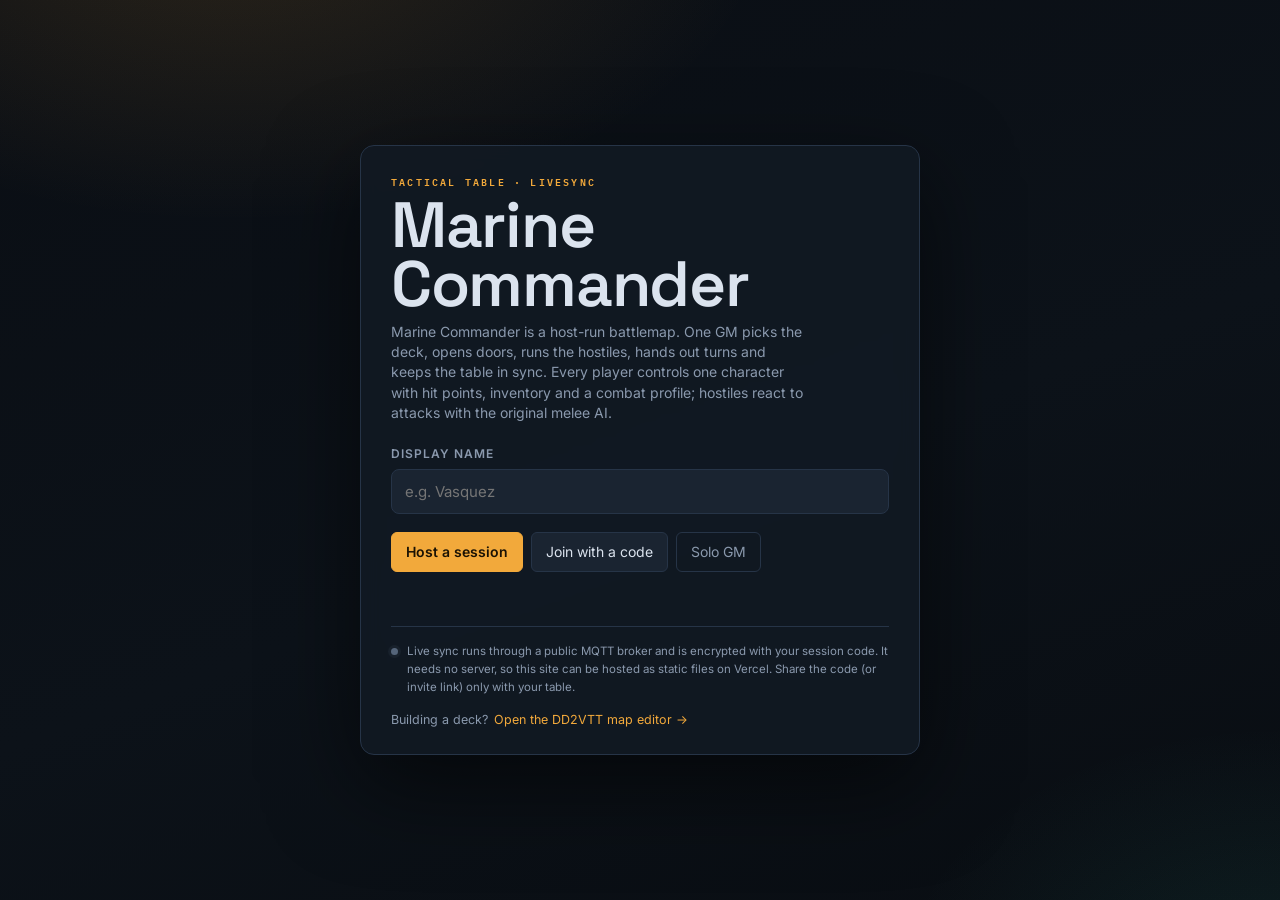
==== commit 01863fc8: "Add DD2VTT map editor and link it from the splash" ====
--- a/index.html
+++ b/index.html
@@ -41,6 +41,11 @@
       <span class="dot"></span>
       Live sync runs through a public MQTT broker and is encrypted with your session code. It needs no server, so this site can be hosted as static files on Vercel. Share the code (or invite link) only with your table.
     </div>
+
+    <p class="bootlink">
+      <span>Building a deck?</span>
+      <a href="dd2vtt-editor.html">Open the DD2VTT map editor →</a>
+    </p>
   </div>
 </div>
 
@@ -63,6 +68,11 @@
         <option value="Wounded"><option value="Staggered"><option value="Bloodied"><option value="Stunned">
         <option value="Prone"><option value="Burning"><option value="Fleeing"><option value="Dead">
       </datalist>
+      <datalist id="itemList">
+        <option value="Flashbang"><option value="Smoke grenade"><option value="Fire grenade">
+        <option value="Frag grenade"><option value="Medkit"><option value="Laser cell">
+        <option value="Combat knife"><option value="Ammo"><option value="Tool kit">
+      </datalist>
       <button class="btn" id="btnFit" type="button">Fit</button>
       <button class="btn gm-only" id="btnReset" type="button">Reset scene</button>
       <button class="btn" id="btnLeave" type="button" hidden>Leave</button>
@@ -147,7 +157,8 @@
         <button class="btn tiny" id="clearTurn" type="button">Unassign</button>
       </div>
       <label class="row inl"><input id="turnOn" type="checkbox" checked> Turn-based play</label>
-      <div class="row"><input id="moveLim" type="number" min="0" step="1" value="0" style="width:72px" aria-label="Action points per turn (movement squares)"><span class="inl">AP per turn · squares (0 = unlimited)</span></div>
+      <div class="row"><input id="apPerTurn" type="number" min="1" max="999" step="1" value="24" style="width:72px" aria-label="Action points per player turn"><span class="inl">AP per turn (default 24)</span></div>
+      <div class="sub" id="apCostNote">Move 1/sq · Pick up 7 · Aimed 13 · Snap 9 · Melee 9 · Use 13</div>
       <div id="turnOrder" class="turnorder"></div>
       <div class="sub">Assign the turn from a token row or here. Players can only move their own token on their turn. Shift-drag still places any token instantly.</div>
     </section>
@@ -267,6 +278,14 @@
     </div>
   </div>
   <div id="combatRange" class="sub"></div>
+  <div class="field" id="combatShotWrap">
+    <span>Shot</span>
+    <select id="combatShot" aria-label="Shot mode">
+      <option value="aimed">Aimed</option>
+      <option value="snap">Snap · 50% miss</option>
+    </select>
+    <span id="combatShotInfo" class="sub mono"></span>
+  </div>
   <div class="moveselect" id="combatMoves" role="group" aria-label="Attack move">
     <button type="button" data-move="strike"><b>Strike</b><span>beats grapple</span></button>
     <button type="button" data-move="grapple"><b>Grapple</b><span>beats counter</span></button>
@@ -285,6 +304,31 @@
   </div>
 </dialog>
 
+<dialog id="medkitDlg" class="dlg" aria-labelledby="medkitTitle">
+  <div class="dlghead">
+    <div><div class="kicker">MEDKIT</div><h2 id="medkitTitle">Use medkit</h2></div>
+    <button class="btn tiny" id="medkitClose" type="button">Close</button>
+  </div>
+  <div class="combatwho">
+    <div class="combatcard">
+      <span class="mono muted">MEDIC</span>
+      <strong id="medkitUser">—</strong>
+      <span id="medkitUserStats" class="mono muted"></span>
+    </div>
+    <div class="combatcard">
+      <span class="mono muted">TARGET</span>
+      <select id="medkitTarget" aria-label="Medkit target"></select>
+      <span id="medkitTargetStats" class="mono muted"></span>
+    </div>
+  </div>
+  <div id="medkitNote" class="sub"></div>
+  <div id="medkitResult" class="combatresult" hidden></div>
+  <div class="row dlgactions">
+    <button class="btn primary" id="medkitGo" type="button">Use medkit</button>
+    <button class="btn" id="medkitCancel" type="button">Cancel</button>
+  </div>
+</dialog>
+
 <dialog id="defenseDlg" class="dlg" aria-labelledby="defenseTitle">
   <div class="dlghead">
     <div><div class="kicker">INCOMING ATTACK</div><h2 id="defenseTitle">Choose your stance</h2></div>
@@ -310,6 +354,30 @@
   </div>
   <div id="defenseNote" class="sub">The GM is waiting for your choice. If you close this, a random stance is used after a short delay.</div>
   <div id="defenseResult" class="combatresult" hidden></div>
+</dialog>
+
+<dialog id="reflexDlg" class="dlg" aria-labelledby="reflexTitle">
+  <div class="dlghead">
+    <div><div class="kicker">REFLEX SHOT</div><h2 id="reflexTitle">Take the shot?</h2></div>
+  </div>
+  <div class="combatwho">
+    <div class="combatcard">
+      <span class="mono muted">MOVING TARGET</span>
+      <strong id="reflexTargetName">—</strong>
+      <span id="reflexTargetStats" class="mono muted"></span>
+    </div>
+    <div class="combatcard">
+      <span class="mono muted">SHOOTER</span>
+      <strong id="reflexShooterName">—</strong>
+      <span id="reflexShooterStats" class="mono muted"></span>
+    </div>
+  </div>
+  <div id="reflexNote" class="sub"></div>
+  <div id="reflexCountdown" class="mono muted"></div>
+  <div class="row dlgactions">
+    <button class="btn primary" id="reflexFire" type="button">Fire snap shot</button>
+    <button class="btn" id="reflexHold" type="button">Hold fire</button>
+  </div>
 </dialog>
 
 <dialog id="requestDlg" class="dlg" aria-labelledby="requestTitle">
--- a/css/app.css
+++ b/css/app.css
@@ -85,7 +85,7 @@
   border:1px solid var(--line);border-radius:6px;background:rgba(18,25,35,.94);padding:5px 9px;
   pointer-events:none;font:600 12px/1 var(--f-head);z-index:2}
 .aphud b{font:600 9px/1 var(--f-mono);letter-spacing:.14em;color:var(--accent)}
-.aphud .apnum{font:600 16px/1 var(--f-head);min-width:1.2em;text-align:right}
+.aphud .apnum{font:600 16px/1 var(--f-head);min-width:3.2em;text-align:right}
 .aphud .apbar{width:46px;height:5px;border-radius:999px;background:var(--surface-2);overflow:hidden}
 .aphud .apbar i{display:block;height:100%;width:100%;background:var(--accent)}
 .aphud[data-turn=true]{border-color:var(--accent);box-shadow:0 0 0 1px rgba(242,169,59,.22)}
@@ -134,6 +134,9 @@
 .bootnote{display:flex;gap:9px;align-items:flex-start;margin-top:20px;padding-top:16px;border-top:1px solid var(--line);
   font-size:11.5px;line-height:1.55;color:var(--muted)}
 .bootnote .dot{margin-top:5px}
+.bootlink{display:flex;flex-wrap:wrap;gap:6px;align-items:baseline;margin:14px 0 0;font-size:12.5px;color:var(--muted)}
+.bootlink a{color:var(--accent);text-decoration:none;border-bottom:1px solid transparent;transition:border-color .12s}
+.bootlink a:hover{border-bottom-color:var(--accent)}
 .dot{width:7px;height:7px;border-radius:50%;background:#55657a;flex:none;box-shadow:0 0 0 3px rgba(85,101,122,.12)}
 .dot.on{background:var(--open);box-shadow:0 0 0 3px rgba(88,214,138,.14);animation:dotpulse 2.4s infinite}
 @keyframes dotpulse{0%,100%{box-shadow:0 0 0 3px rgba(88,214,138,.12)}50%{box-shadow:0 0 0 5px rgba(88,214,138,.05)}}
@@ -184,6 +187,7 @@
 .apmeter b{font:600 10px/1 var(--f-mono);letter-spacing:.14em;color:var(--accent)}
 .apmeter span{font:600 16px/1 var(--f-head)}
 .apmeter.empty span{color:var(--gm)}
+.apcosts{font-size:10px;line-height:1.45;color:var(--muted)}
 .invbox{display:grid;gap:5px;padding:5px 4px 3px 34px}
 .invbox .invhead{display:flex;align-items:center;justify-content:space-between;gap:6px;
   font:600 9px/1 var(--f-mono);letter-spacing:.1em;text-transform:uppercase;color:var(--muted)}
@@ -252,6 +256,9 @@
 .combatrow{padding-left:34px;gap:7px}
 .combatmeta{font-size:10px}
 .combatrow .btn{min-height:25px;padding:2px 9px;font-size:11px}
+.lootrow{padding-left:34px;gap:6px;flex-wrap:wrap}
+.lootrow .mono{font-size:10px;text-transform:uppercase;letter-spacing:.08em}
+.lootrow .btn{min-height:25px;padding:2px 8px;font-size:11px}
 .logrow.combat{grid-template-columns:38px minmax(0,1fr)}
 .logrow.combat span:last-child{color:#ffd9a0;white-space:pre-wrap;font-size:11.5px;line-height:1.5}
 
